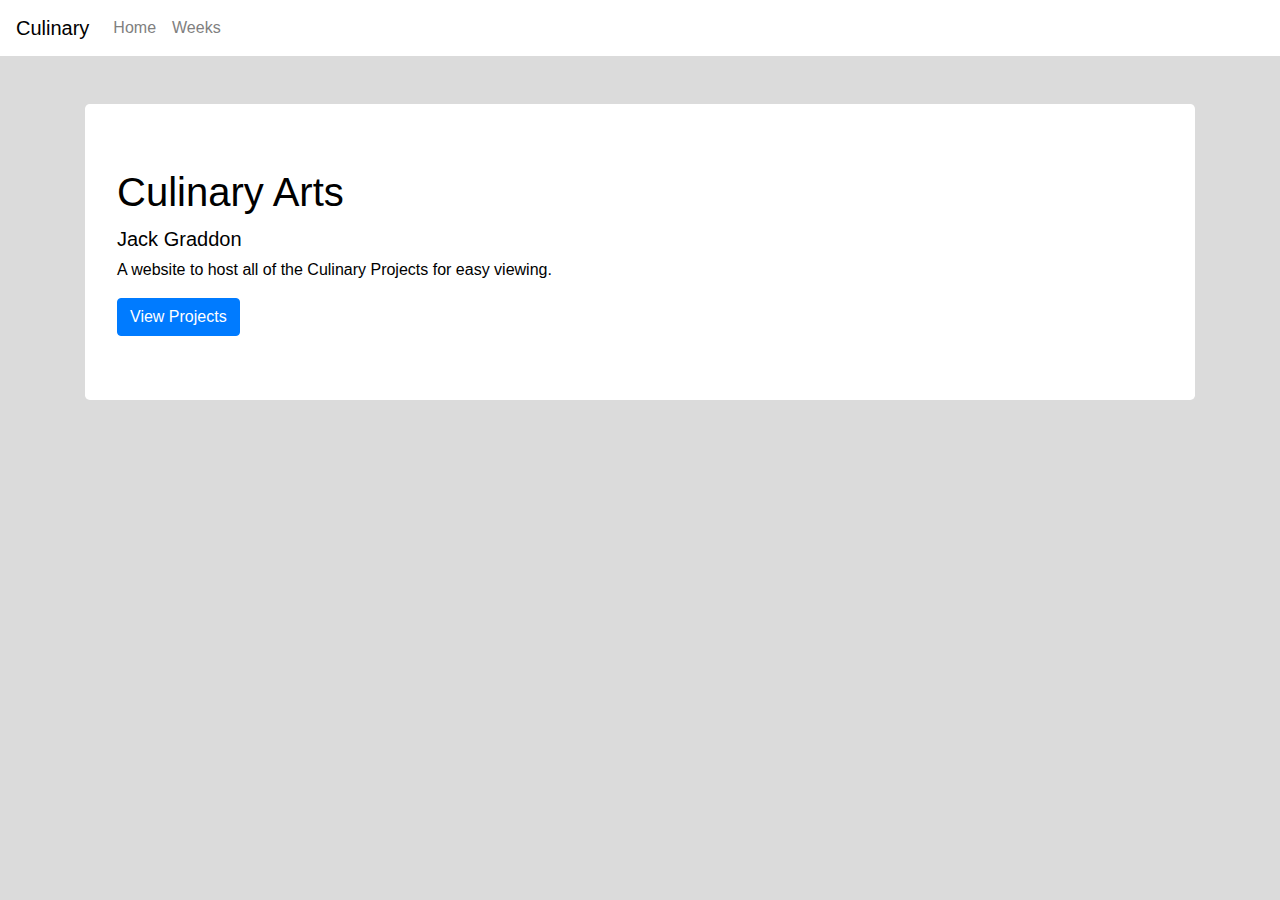
==== index.html @ edbc00f4 "Initial commit" ====
<!doctype html>
<html lang="en">

<head>
    <title>Culinary Projects</title>
    <!-- Required meta tags -->
    <meta charset="utf-8">
    <meta name="viewport" content="width=device-width, initial-scale=1, shrink-to-fit=no">

    <!-- CSS -->
    <link rel="stylesheet" href="https://stackpath.bootstrapcdn.com/bootstrap/4.3.1/css/bootstrap.min.css"
        integrity="sha384-ggOyR0iXCbMQv3Xipma34MD+dH/1fQ784/j6cY/iJTQUOhcWr7x9JvoRxT2MZw1T" crossorigin="anonymous">
    <link rel="stylesheet" href="https://maxcdn.bootstrapcdn.com/font-awesome/4.7.0/css/font-awesome.min.css">
    <link rel="stylesheet" href="styles.css">
</head>

<body>
    <nav class="navbar navbar-expand-lg mb-5">
        <a class="navbar-brand">Culinary</a>
        <button class="navbar-toggler" type="button" data-toggle="collapse" data-target="#navbarSupportedContent"
            aria-controls="navbarSupportedContent" aria-expanded="false" aria-label="Toggle navigation">
            <span class="navbar-toggler-icon"></span>
        </button>

        <div class="collapse navbar-collapse" id="navbarSupportedContent">
            <ul class="navbar-nav mr-auto">
                <li class="nav-item active">
                    <a class="nav-link" href="#">Home <span class="sr-only">(current)</span></a>
                </li>
                <li class="nav-item">
                    <a class="nav-link" href="./weeks/">Weeks</a>
                </li>
            </ul>
        </div>
    </nav>

    <main class="container">
        <div class="jumbotron ">
            <h1>Culinary Arts</h1>
            <p class="lead mb-1 mt-1">Jack Graddon</p>
            <p>A website to host all of the Culinary Projects for easy viewing.</p>
            <a class="btn btn-primary" href="./weeks/">View Projects</a>
        </div>
    </main>
    <!-- Optional JavaScript -->
    <!-- jQuery first, then Popper.js, then Bootstrap JS -->
    <script src="https://code.jquery.com/jquery-3.3.1.slim.min.js"
        integrity="sha384-q8i/X+965DzO0rT7abK41JStQIAqVgRVzpbzo5smXKp4YfRvH+8abtTE1Pi6jizo"
        crossorigin="anonymous"></script>
    <script src="https://cdnjs.cloudflare.com/ajax/libs/popper.js/1.14.7/umd/popper.min.js"
        integrity="sha384-UO2eT0CpHqdSJQ6hJty5KVphtPhzWj9WO1clHTMGa3JDZwrnQq4sF86dIHNDz0W1"
        crossorigin="anonymous"></script>
    <script src="https://stackpath.bootstrapcdn.com/bootstrap/4.3.1/js/bootstrap.min.js"
        integrity="sha384-JjSmVgyd0p3pXB1rRibZUAYoIIy6OrQ6VrjIEaFf/nJGzIxFDsf4x0xIM+B07jRM"
        crossorigin="anonymous"></script>
</body>

</html>

<!-- All Content on this page, and subsequent pages on this website, is Copyright Jackson Graddon -->
---- styles.css ----
@import "root.css";
@import "animationControllers.css";
@import "menutoggle.css";

@media (prefers-color-scheme: dark) {
  body {
    background-color: #26292c !important;
    color: white !important;
  }

  .card-body,
  .card,
  .jumbotron,
  .navbar {
    background-color: #343a40 !important;
    border-color: #373e44 !important;
    color: white !important;
  }

  .nav-link {
    color: rgb(150, 150, 150) !important;
  }

  .nav-link:hover {
    color: rgba(255, 255, 255, 0.5);
  }

  .nav-item .active {
    color: white !important;
  }

  .navbar-brand {
    color: white;
  }
  #webapp_cover {
    background-color: rgba(255, 255, 255, 0);
  }
}

@media (prefers-color-scheme: light) {
  body {
    background-color: rgb(219, 219, 219) !important;
    color: black !important;
  }

  .card-body,
  .card,
  .jumbotron,
  .navbar {
    background-color: white !important;
    border-color: white !important;
    color: black !important;
  }

  .nav-link {
    color: gray;
  }

  .nav-link:hover {
    color: black;
  }

  .active {
    color: black !important;
  }

  .navbar-brand {
    color: black;
  }
  .navbar-brand:hover {
    color: rgba(0, 0, 0, 0.5);
  }
  .navbar-brand:active {
    color: rgba(0, 0, 0, 0.25);
  }
  #webapp_cover {
    background-color: rgba(255, 255, 255, 0);
  }
  #menu_text_bar:before {
    color: black !important;
  }
  #menu_label:before,
  #menu_label:after,
  #menu_text_bar {
    background-color: black;
  }
}

/*body adjustments*/
body {
  cursor: default;
  /*disables text selection*/
  -webkit-touch-callout: none;
  -webkit-user-select: none;
  -khtml-user-select: none;
  -moz-user-select: none;
  -ms-user-select: none;
  user-select: none;
}

/*Hides scrollbars on webKit browsers*/
body::-webkit-scrollbar {
  display: none;
}
.navbar-toggler {
  background-color: rgba(0, 0, 0, 0.25);
}
#background {
  z-index: 0;
  width: 105vw;
  height: 105vh;
  background-image: url(../images/palms.jpeg);
  background-repeat: repeat;
  background-blend-mode: overlay;
  background-position: center;
  background-size: 110%;
  background-color: #17181a;
  position: fixed;
  top: -2.5vh;
  left: -2.5vw;
}

#name {
  z-index: 2;
  display: block;
  transform: translateX(0) translateY(0);
}

nav {
  z-index: 3;
}

.nav-link {
  color: gray;
}

.container {
  z-index: 1;
  transition: 0.3s;
}

.text-sm {
  font-size: 8pt;
}

a {
  text-decoration: none;
}

.card {
  border: #fff 1px solid;
}

/*media adjustments*/
img {
  border-radius: 5px;
  transition: 0.3s;
}

img:hover {
  transform: scale(1.005);
  box-shadow: 5px 5px 20px rgba(0, 0, 0, 0.25);
}

#divider {
  height: 1px;
  border-radius: 100%;
  background-color: rgb(255, 255, 255, 0.5);
}
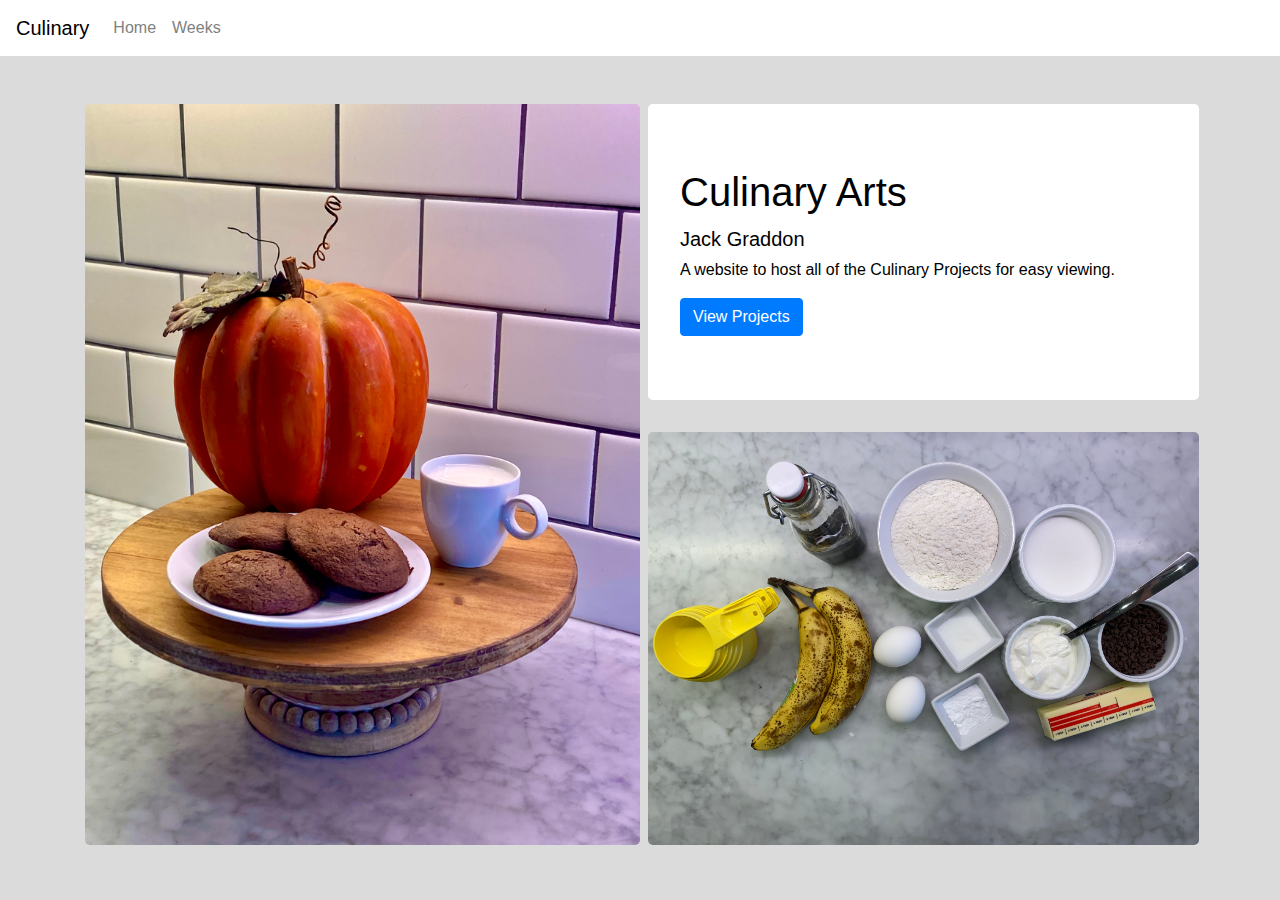
==== commit e00b2599: "redesigned homepage and extras" ====
--- a/index.html
+++ b/index.html
@@ -16,7 +16,7 @@
 
 <body>
     <nav class="navbar navbar-expand-lg mb-5">
-        <a class="navbar-brand">Culinary</a>
+        <a class="navbar-brand" href="https://jackgraddon.github.io/culinary/">Culinary</a>
         <button class="navbar-toggler" type="button" data-toggle="collapse" data-target="#navbarSupportedContent"
             aria-controls="navbarSupportedContent" aria-expanded="false" aria-label="Toggle navigation">
             <span class="navbar-toggler-icon"></span>
@@ -35,11 +35,19 @@
     </nav>
 
     <main class="container">
-        <div class="jumbotron ">
-            <h1>Culinary Arts</h1>
-            <p class="lead mb-1 mt-1">Jack Graddon</p>
-            <p>A website to host all of the Culinary Projects for easy viewing.</p>
-            <a class="btn btn-primary" href="./weeks/">View Projects</a>
+
+        <div class="d-lg-flex justify-content-lg-center mb-5">
+            <img src="./images/promo1.jpg" class="mr-1 w-50">
+            <div class="d-flex flex-column">
+                <div class="jumbotron ml-1 w-100">
+                    <h1>Culinary Arts</h1>
+                    <p class="lead mb-1 mt-1">Jack Graddon</p>
+                    <p>A website to host all of the Culinary Projects for easy viewing.</p>
+                    <a class="btn btn-primary" href="./weeks/">View Projects</a>
+                </div>
+                <img src="./images/promo2.jpg" class="ml-1 w-100">
+            </div>
+
         </div>
     </main>
     <!-- Optional JavaScript -->
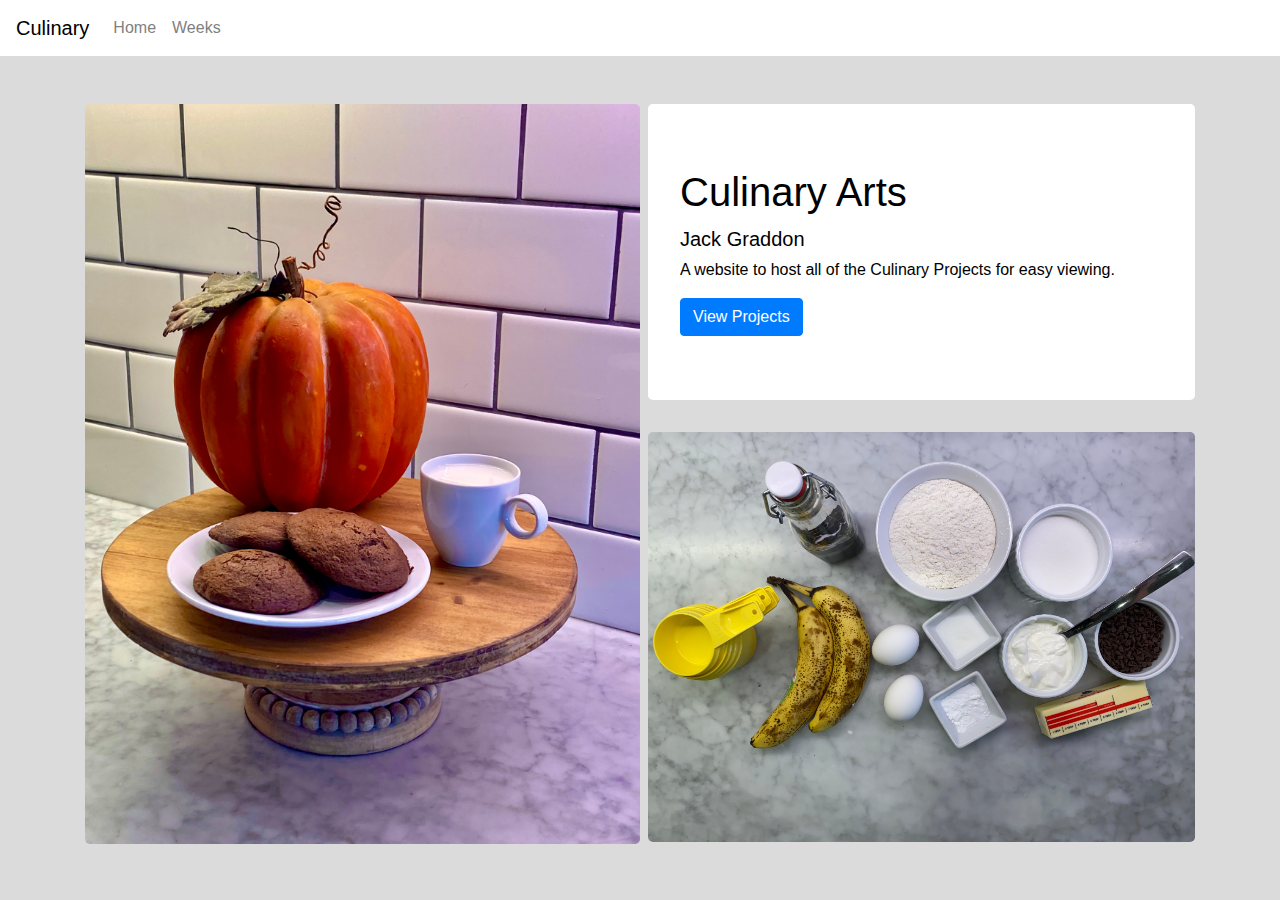
==== commit 8204483a: "Tweaking design and responsiveness" ====
--- a/index.html
+++ b/index.html
@@ -37,20 +37,19 @@
     <main class="container">
 
         <div class="d-lg-flex justify-content-lg-center mb-5">
-            <img src="./images/promo1.jpg" class="mr-1 w-50">
-            <div class="d-flex flex-column">
-                <div class="jumbotron ml-1 w-100">
+            <img src="./images/promo1.jpg" class="mr-1 w-50 flex-fill" id="column1" alt="Cookies promo">
+            <div class="d-flex flex-column w-100 flex-fill ml-1" id="column2">
+                <div class="jumbotron w-100">
                     <h1>Culinary Arts</h1>
                     <p class="lead mb-1 mt-1">Jack Graddon</p>
                     <p>A website to host all of the Culinary Projects for easy viewing.</p>
                     <a class="btn btn-primary" href="./weeks/">View Projects</a>
                 </div>
-                <img src="./images/promo2.jpg" class="ml-1 w-100">
+                <img src="./images/promo2.jpg" class="w-100">
             </div>
 
         </div>
     </main>
-    <!-- Optional JavaScript -->
     <!-- jQuery first, then Popper.js, then Bootstrap JS -->
     <script src="https://code.jquery.com/jquery-3.3.1.slim.min.js"
         integrity="sha384-q8i/X+965DzO0rT7abK41JStQIAqVgRVzpbzo5smXKp4YfRvH+8abtTE1Pi6jizo"
@@ -61,6 +60,32 @@
     <script src="https://stackpath.bootstrapcdn.com/bootstrap/4.3.1/js/bootstrap.min.js"
         integrity="sha384-JjSmVgyd0p3pXB1rRibZUAYoIIy6OrQ6VrjIEaFf/nJGzIxFDsf4x0xIM+B07jRM"
         crossorigin="anonymous"></script>
+
+    <!-- JavaScript -->
+    <script>
+        function resizePromo() {
+            if ($(window).width() < 992) {
+                $('img#column1').removeClass('w-50');
+                $('img#column1').addClass('w-100');
+                $('img#column1').addClass('mb-4');
+
+                $('div#column2').removeClass('ml-1');
+            }
+            else {
+                $('img#column1').removeClass('w-100');
+                $('img#column1').removeClass('mb-4');
+                $('img#column1').addClass('w-50');
+
+                $('div#column2').addClass('ml-1');
+            }
+        }
+
+        resizePromo()
+
+        $(window).resize(function () {
+            resizePromo();
+        });
+    </script>
 </body>
 
 </html>
--- a/styles.css
+++ b/styles.css
@@ -1,7 +1,3 @@
-@import "root.css";
-@import "animationControllers.css";
-@import "menutoggle.css";
-
 @media (prefers-color-scheme: dark) {
   body {
     background-color: #26292c !important;
